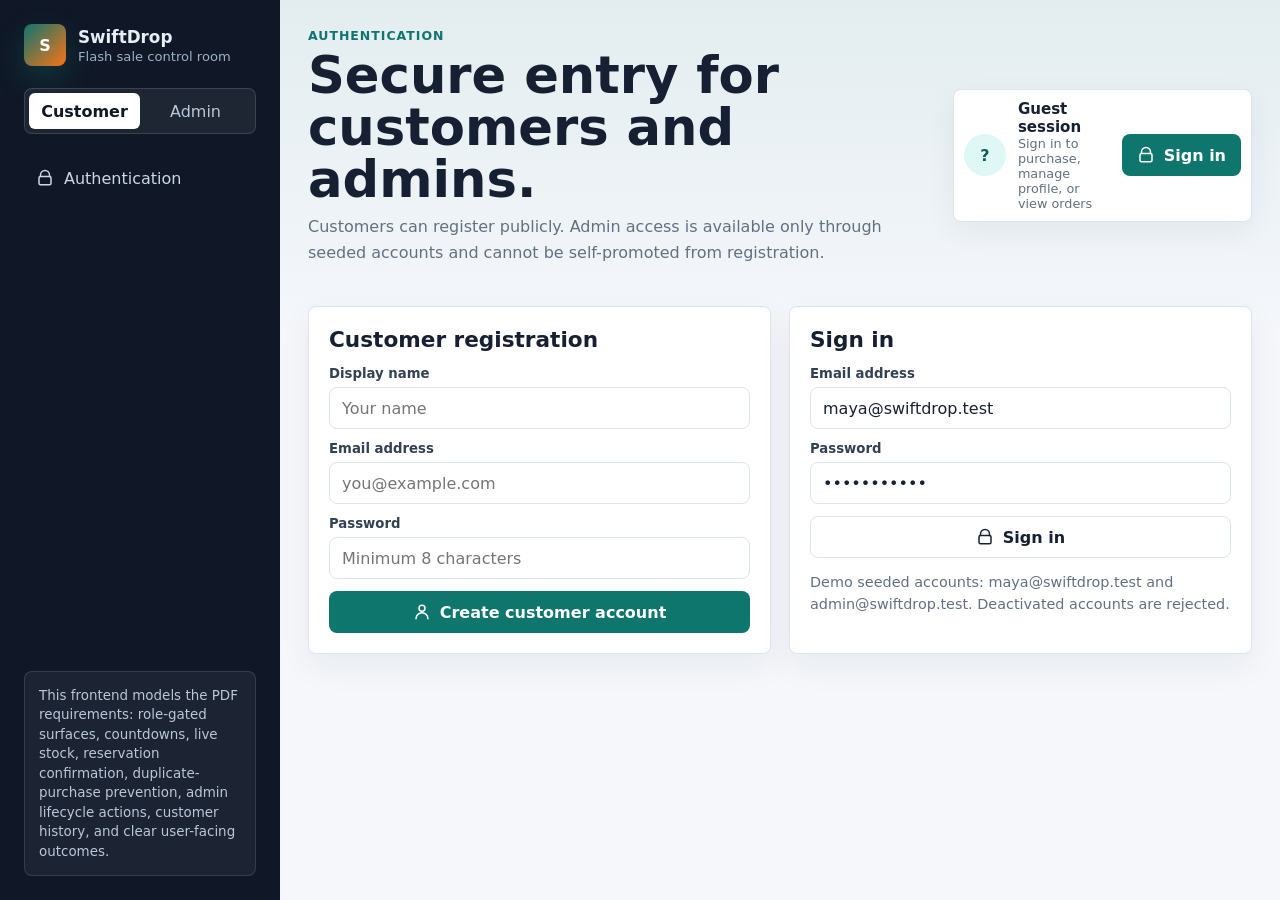
==== frontend/index.html @ 027c2853 "Add files via upload" ====
<!doctype html>
<html lang="en">
<head>
  <meta charset="utf-8">
  <meta name="viewport" content="width=device-width, initial-scale=1">
  <title>SwiftDrop Flash Sale Platform</title>
  <link rel="stylesheet" href="style.css">
</head>
<body>
  <div class="shell">
    <aside class="sidebar">
      <div class="brand">
        <div class="brand-mark" aria-hidden="true">S</div>
        <div>
          <strong>SwiftDrop</strong>
          <span>Flash sale control room</span>
        </div>
      </div>

      <div class="role-switch" aria-label="Role switcher">
        <button type="button" data-role="customer" class="active">Customer</button>
        <button type="button" data-role="admin">Admin</button>
      </div>

      <button class="btn secondary mobile-menu" type="button" id="menuToggle">
        <svg class="icon" viewBox="0 0 24 24"><path d="M4 7h16M4 12h16M4 17h16"></path></svg>
        Menu
      </button>

      <nav class="nav" id="nav"></nav>

      <div class="sidebar-note">
        This frontend models the PDF requirements: role-gated surfaces, countdowns, live stock, reservation confirmation, duplicate-purchase prevention, admin lifecycle actions, customer history, and clear user-facing outcomes.
      </div>
    </aside>

    <main class="main">
      <header class="topbar">
        <div>
          <p class="eyebrow" id="sectionEyebrow">Marketplace</p>
          <h1 id="pageTitle">Win the drop before it sells out.</h1>
          <p class="lead" id="pageLead">Browse scheduled flash sale events, watch live stock shift in real time, and reserve scarce imported items through a confirmation-first purchase flow.</p>
        </div>
        <div class="auth-strip" id="sessionCard"></div>
      </header>

      <section id="app"></section>
    </main>
  </div>

  <div class="modal" id="modal" role="dialog" aria-modal="true"></div>
  <div class="toast-stack" id="toasts" aria-live="polite" aria-atomic="true"></div>

  <script>
    const icons = {
      grid: '<svg class="icon" viewBox="0 0 24 24"><path d="M3 3h7v7H3zM14 3h7v7h-7zM14 14h7v7h-7zM3 14h7v7H3z"></path></svg>',
      cart: '<svg class="icon" viewBox="0 0 24 24"><path d="M6 6h15l-2 8H8L6 3H3"></path><path d="M9 20a1 1 0 1 0 0-2 1 1 0 0 0 0 2zM18 20a1 1 0 1 0 0-2 1 1 0 0 0 0 2z"></path></svg>',
      user: '<svg class="icon" viewBox="0 0 24 24"><path d="M20 21a8 8 0 0 0-16 0"></path><path d="M12 11a4 4 0 1 0 0-8 4 4 0 0 0 0 8z"></path></svg>',
      chart: '<svg class="icon" viewBox="0 0 24 24"><path d="M3 3v18h18"></path><path d="M7 15l4-4 3 3 5-7"></path></svg>',
      users: '<svg class="icon" viewBox="0 0 24 24"><path d="M16 21v-2a4 4 0 0 0-4-4H6a4 4 0 0 0-4 4v2"></path><path d="M9 11a4 4 0 1 0 0-8 4 4 0 0 0 0 8z"></path><path d="M22 21v-2a4 4 0 0 0-3-3.87M16 3.13a4 4 0 0 1 0 7.75"></path></svg>',
      lock: '<svg class="icon" viewBox="0 0 24 24"><path d="M6 10V8a6 6 0 0 1 12 0v2"></path><rect x="4" y="10" width="16" height="11" rx="2"></rect></svg>',
      zap: '<svg class="icon" viewBox="0 0 24 24"><path d="M13 2L3 14h8l-1 8 11-14h-8l0-6z"></path></svg>',
      plus: '<svg class="icon" viewBox="0 0 24 24"><path d="M12 5v14M5 12h14"></path></svg>',
      logout: '<svg class="icon" viewBox="0 0 24 24"><path d="M9 21H5a2 2 0 0 1-2-2V5a2 2 0 0 1 2-2h4"></path><path d="M16 17l5-5-5-5M21 12H9"></path></svg>',
      check: '<svg class="icon" viewBox="0 0 24 24"><path d="M20 6L9 17l-5-5"></path></svg>'
    };

    const API_BASE_URL = 'http://localhost:8000/api/v1';
    let authToken = localStorage.getItem('swiftdrop_token');

    const state = {
      role: 'customer',
      view: 'marketplace',
      user: null,
      events: [],
      orders: [],
      pendingReservation: null,
      busyItem: null
    };

    const customerNav = [
      { id: 'marketplace', label: 'Marketplace', icon: icons.grid },
      { id: 'orders', label: 'Order history', icon: icons.cart },
      { id: 'profile', label: 'Profile', icon: icons.user }
    ];

    const adminNav = [
      { id: 'adminDashboard', label: 'Dashboard', icon: icons.chart },
      { id: 'adminEvents', label: 'Event management', icon: icons.zap },
      { id: 'adminUsers', label: 'Customers', icon: icons.users }
    ];

    const app = document.querySelector('#app');
    const nav = document.querySelector('#nav');
    const modal = document.querySelector('#modal');

    function currency(value) {
      return new Intl.NumberFormat('en-US', { style: 'currency', currency: 'USD' }).format(value);
    }

    function formatDate(value) {
      return new Intl.DateTimeFormat('en', { dateStyle: 'medium', timeStyle: 'short' }).format(new Date(value));
    }

    function getEventStatus(event) {
      if (event.forced === 'closed') return 'closed';
      if (event.items.every(item => item.stock <= 0)) return 'closed';
      if (event.forced === 'live') return 'live';
      return Date.now() >= event.goLive ? 'live' : 'locked';
    }

    function statusLabel(status) {
      return status === 'live' ? 'Live' : status === 'locked' ? 'Locked' : 'Sold out';
    }

    function itemSold(event, item) {
      return item.initial_stock - item.current_stock;
    }

    function eventRevenue(event) {
      return event.items.reduce((sum, item) => sum + (itemSold(event, item) * item.unit_price), 0);
    }

    function eventUnitsSold(event) {
      return event.items.reduce((sum, item) => sum + itemSold(event, item), 0);
    }

    function countdownParts(target) {
      const ms = Math.max(0, target - Date.now());
      const days = Math.floor(ms / 86400000);
      const hours = Math.floor(ms / 3600000) % 24;
      const minutes = Math.floor(ms / 60000) % 60;
      const seconds = Math.floor(ms / 1000) % 60;
      return { days, hours, minutes, seconds };
    }

    function renderCountdown(target) {
      const parts = countdownParts(target);
      return `
        <div class="countdown" aria-label="Countdown to go live">
          ${Object.entries(parts).map(([key, value]) => `
            <div class="timebox">
              <strong>${String(value).padStart(2, '0')}</strong>
              <span>${key}</span>
            </div>
          `).join('')}
        </div>
      `;
    }

    function showToast(title, message) {
      const toast = document.createElement('div');
      toast.className = 'toast';
      toast.innerHTML = `<strong>${title}</strong><span>${message}</span>`;
      document.querySelector('#toasts').appendChild(toast);
      setTimeout(() => toast.remove(), 4200);
    }

    function setHeader(eyebrow, title, lead) {
      document.querySelector('#sectionEyebrow').textContent = eyebrow;
      document.querySelector('#pageTitle').textContent = title;
      document.querySelector('#pageLead').textContent = lead;
    }

    function renderSession() {
      if (!state.user) {
        document.querySelector('#sessionCard').innerHTML = `
          <div class="avatar">?</div>
          <div style="min-width:0; flex:1">
            <strong>Guest session</strong>
            <span>Sign in to purchase, manage profile, or view orders</span>
          </div>
          <button class="btn" type="button" onclick="go('auth')">${icons.lock}Sign in</button>
        `;
        return;
      }
      document.querySelector('#sessionCard').innerHTML = `
        <div class="avatar">${state.user.name.split(' ').map(part => part[0]).slice(0, 2).join('')}</div>
        <div style="min-width:0; flex:1">
          <strong>${state.user.name}</strong>
          <span>${state.user.email} Â· ${state.user.role}</span>
        </div>
        <button class="btn secondary" type="button" onclick="logout()">${icons.logout}Logout</button>
      `;
    }

    function renderNav() {
      if (!state.user) {
        nav.innerHTML = `
          <button type="button" class="${state.view === 'auth' ? 'active' : ''}" onclick="go('auth')">
            ${icons.lock}
            Authentication
          </button>
        `;
        return;
      }
      const items = state.role === 'admin' ? adminNav : customerNav;
      nav.innerHTML = items.map(item => `
        <button type="button" class="${state.view === item.id ? 'active' : ''}" onclick="go('${item.id}')">
          ${item.icon}
          ${item.label}
        </button>
      `).join('');
    }

    function renderHero() {
      const liveEvent = state.events.find(event => getEventStatus(event) === 'live') || state.events[0];
      if (!liveEvent) return '<section class="hero"><div class="hero-copy"><h1>SwiftDrop</h1><p class="lead">Loading marketplace...</p></div></section>';
      return `
        <section class="hero">
          <div class="hero-copy">
            <p class="eyebrow">High demand marketplace</p>
            <h1>Win the drop before it sells out.</h1>
            <p class="lead">SwiftDrop releases scarce imported products through scheduled events. This interface mirrors the required customer flow: locked previews, countdowns, live stock, one-click reservation, confirmation, and plain-language purchase outcomes.</p>
            <div class="actions">
              <button class="btn" type="button" onclick="document.querySelector('#eventsGrid').scrollIntoView()">${icons.zap}Browse events</button>
              <button class="btn secondary" type="button" onclick="go('orders')">${icons.cart}View orders</button>
            </div>
          </div>
          <div class="hero-visual" role="img" aria-label="Online flash sale warehouse and product dispatch">
            <div class="live-board">
              ${liveEvent.items.slice(0, 3).map(item => `
                <div class="live-row">
                  <div>
                    <strong>${item.name}</strong>
                    <div class="progress" style="--value:${Math.max(4, item.current_stock / item.initial_stock * 100)}%"><span></span></div>
                  </div>
                  <span>${item.current_stock} left</span>
                </div>
              `).join('')}
            </div>
          </div>
        </section>
      `;
    }

    function renderAuth() {
      setHeader('Authentication', 'Secure entry for customers and admins.', 'Customers can register publicly. Admin access is available only through seeded accounts and cannot be self-promoted from registration.');
      app.innerHTML = `
        <div class="grid two">
          <div class="panel">
            <h2>Customer registration</h2>
            <form class="form" onsubmit="registerCustomer(event)">
              <div class="field"><label for="registerName">Display name</label><input id="registerName" required placeholder="Your name"></div>
              <div class="field"><label for="registerEmail">Email address</label><input id="registerEmail" type="email" required placeholder="you@example.com"></div>
              <div class="field"><label for="registerPassword">Password</label><input id="registerPassword" type="password" minlength="8" required placeholder="Minimum 8 characters"></div>
              <button class="btn" type="submit">${icons.user}Create customer account</button>
            </form>
          </div>
          <div class="panel">
            <h2>Sign in</h2>
            <form class="form" onsubmit="login(event)">
              <div class="field"><label for="loginEmail">Email address</label><input id="loginEmail" type="email" required value="${state.role === 'admin' ? 'admin@swiftdrop.test' : 'maya@swiftdrop.test'}"></div>
              <div class="field"><label for="loginPassword">Password</label><input id="loginPassword" type="password" required value="password123"></div>
              <button class="btn secondary" type="submit">${icons.lock}Sign in</button>
            </form>
            <p class="muted" style="margin:14px 0 0">Demo seeded accounts: maya@swiftdrop.test and admin@swiftdrop.test. Deactivated accounts are rejected.</p>
          </div>
        </div>
      `;
    }

    function renderEventCard(event) {
      const status = getEventStatus(event);
      return `
        <article class="event-card">
          <div class="event-cover" style="background-image:url('${event.cover}')">
            <span class="status ${status}">${statusLabel(status)}</span>
          </div>
          <div class="event-body">
            <div>
              <h3>${event.name}</h3>
              <p class="event-meta">Go-live: ${formatDate(event.goLive)}</p>
            </div>
            ${status === 'locked' ? renderCountdown(event.goLive) : ''}
            <div class="grid">
              ${event.items.map(item => renderItemRow(event, item, status)).join('')}
            </div>
          </div>
        </article>
      `;
    }

    function renderItemRow(event, item, status) {
      const purchased = state.orders.some(order => order.itemId === item.id);
      const soldOut = item.current_stock <= 0;
      const disabled = status !== 'live' || soldOut || purchased || state.busyItem === item.id;
      let label = 'Buy now';
      if (status === 'locked') label = 'Locked';
      if (soldOut) label = 'Sold out';
      if (purchased) label = 'Purchased';
      if (state.busyItem === item.id) label = 'Reserving';
      return `
        <div class="item-row">
          <div>
            <strong>${item.name}</strong>
            <div class="stock">${status === 'live' ? `${item.current_stock} available in real time` : `${currency(item.unit_price)} Â· ${item.initial_stock} units listed`}</div>
          </div>
          <div class="actions" style="justify-content:flex-end">
            <span class="price">${currency(item.unit_price)}</span>
            <button class="btn ${soldOut ? 'secondary' : ''}" type="button" ${disabled ? 'disabled' : ''} onclick="reserveItem('${event.id}', '${item.id}')">${icons.cart}${label}</button>
          </div>
        </div>
      `;
    }

    function renderMarketplace() {
      setHeader('Marketplace', 'Win the drop before it sells out.', 'Browse events, track live stock, and complete purchases through a reservation-first confirmation flow.');
      app.innerHTML = `
        ${renderHero()}
        <div class="grid three" id="eventsGrid">
          ${state.events.map(renderEventCard).join('')}
        </div>
      `;
    }

    function renderOrders() {
      setHeader('Order history', 'Every confirmed purchase in one place.', 'Customers can view event name, item, quantity, price paid, date, and status.');
      app.innerHTML = state.orders.length ? `
        <div class="table-wrap">
          <table>
            <thead><tr><th>Order ID</th><th>Event</th><th>Item</th><th>Qty</th><th>Paid</th><th>Date</th><th>Status</th></tr></thead>
            <tbody>
              ${state.orders.map(order => `
                <tr>
                  <td>${order.id}</td>
                  <td>${order.event_name}</td>
                  <td>${order.item_name}</td>
                  <td>${order.quantity}</td>
                  <td>${currency(order.price_paid)}</td>
                  <td>${formatDate(order.created_at)}</td>
                  <td><span class="status">${order.status}</span></td>
                </tr>
              `).join('')}
            </tbody>
          </table>
        </div>
      ` : `<div class="empty"><div><h2>No purchases yet</h2><p>Live event purchases will appear here immediately after confirmation.</p></div></div>`;
    }

    function renderProfile() {
      setHeader('Profile', 'Manage your account.', 'Customer profile actions require an authenticated session and update only the current user.');
      app.innerHTML = `
        <div class="grid two">
          <div class="panel">
            <h2>Profile details</h2>
            <form class="form" onsubmit="updateProfile(event)">
              <div class="field"><label for="displayName">Display name</label><input id="displayName" value="${state.user.name}" required></div>
              <div class="field"><label>Email</label><input value="${state.user.email}" disabled></div>
              <button class="btn" type="submit">${icons.check}Save profile</button>
            </form>
          </div>
          <div class="panel">
            <h2>Change password</h2>
            <form class="form" onsubmit="changePassword(event)">
              <div class="field"><label for="currentPassword">Current password</label><input id="currentPassword" type="password" required></div>
              <div class="field"><label for="newPassword">New password</label><input id="newPassword" type="password" minlength="8" required></div>
              <button class="btn secondary" type="submit">${icons.lock}Update password</button>
            </form>
          </div>
        </div>
      `;
    }

    function renderAdminDashboard() {
      setHeader('Admin dashboard', 'Operational visibility for every drop.', 'Admins monitor event state, units sold, revenue, and customer account status.');
      const totalRevenue = state.events.reduce((sum, event) => sum + eventRevenue(event), 0);
      const liveCount = state.events.filter(event => getEventStatus(event) === 'live').length;
      const sold = state.events.reduce((sum, event) => sum + eventUnitsSold(event), 0);
      app.innerHTML = `
        <div class="grid four" style="margin-bottom:18px">
          <div class="metric"><span>Live events</span><strong>${liveCount}</strong></div>
          <div class="metric"><span>Units sold</span><strong>${sold}</strong></div>
          <div class="metric"><span>Revenue</span><strong>${currency(totalRevenue)}</strong></div>
          <div class="metric"><span>Active customers</span><strong>${users.filter(user => user.role === 'customer' && user.active).length}</strong></div>
        </div>
        ${renderAdminEventTable()}
      `;
    }

    function renderAdminEventTable() {
      return `
        <div class="table-wrap">
          <table>
            <thead><tr><th>Event</th><th>Status</th><th>Go live</th><th>Units sold</th><th>Revenue</th><th>Controls</th></tr></thead>
            <tbody>
              ${state.events.map(event => {
                const status = getEventStatus(event);
                return `
                  <tr>
                    <td><strong>${event.name}</strong><br><span class="muted">${event.items.length} items</span></td>
                    <td><span class="status ${status}">${statusLabel(status)}</span></td>
                    <td>${formatDate(event.goLive)}</td>
                    <td>${eventUnitsSold(event)}</td>
                    <td>${currency(eventRevenue(event))}</td>
                    <td class="actions">
                      <button class="btn secondary" type="button" onclick="openEventEditor('${event.id}')" ${status !== 'locked' ? 'disabled' : ''}>Edit</button>
                      <button class="btn" type="button" onclick="forceOpen('${event.id}')" ${status !== 'locked' ? 'disabled' : ''}>Open</button>
                      <button class="btn warning" type="button" onclick="forceClose('${event.id}')" ${status !== 'live' ? 'disabled' : ''}>Close</button>
                    </td>
                  </tr>
                `;
              }).join('')}
            </tbody>
          </table>
        </div>
      `;
    }

    function renderAdminEvents() {
      setHeader('Event management', 'Create and control sale events.', 'Locked events can be edited. Live events can be force-closed. Stock quantities are constrained to the documented 100 to 500 range.');
      app.innerHTML = `
        <div class="grid two">
          <div class="panel">
            <h2>Create event</h2>
            <form class="form" onsubmit="createEvent(event)">
              <div class="field"><label for="eventName">Event name</label><input id="eventName" required placeholder="Weekend Import Drop"></div>
              <div class="field"><label for="eventCover">Cover photo URL</label><input id="eventCover" required value="https://images.unsplash.com/photo-1505740420928-5e560c06d30e?auto=format&fit=crop&w=1200&q=80"></div>
              <div class="field"><label for="eventTime">Go-live date and time</label><input id="eventTime" type="datetime-local" required></div>
              <div class="grid two">
                <div class="field"><label for="itemName">Item name</label><input id="itemName" required placeholder="Imported Smart Watch"></div>
                <div class="field"><label for="itemPrice">Unit price</label><input id="itemPrice" type="number" min="1" step="1" required placeholder="79"></div>
              </div>
              <div class="field"><label for="itemStock">Stock quantity</label><input id="itemStock" type="number" min="100" max="500" required placeholder="200"></div>
              <button class="btn" type="submit">${icons.plus}Create locked event</button>
            </form>
          </div>
          <div>
            ${renderAdminEventTable()}
          </div>
        </div>
      `;
      const input = document.querySelector('#eventTime');
      input.value = new Date(Date.now() + 1000 * 60 * 30).toISOString().slice(0, 16);
    }

    function renderAdminUsers() {
      setHeader('Customer accounts', 'Role-gated user management.', 'Admins can view customer status and deactivate accounts. Public admin registration is intentionally absent from this frontend.');
      app.innerHTML = `
        <div class="table-wrap">
          <table>
            <thead><tr><th>Customer</th><th>Email</th><th>Status</th><th>Orders</th><th>Action</th></tr></thead>
            <tbody>
              ${users.filter(user => user.role === 'customer').map(user => `
                <tr>
                  <td><strong>${user.name}</strong></td>
                  <td>${user.email}</td>
                  <td><span class="status ${user.active ? '' : 'closed'}">${user.active ? 'Active' : 'Deactivated'}</span></td>
                  <td>${state.orders.filter(order => order.userId === user.id).length}</td>
                  <td><button class="btn secondary" type="button" onclick="toggleCustomer('${user.id}')">${user.active ? 'Deactivate' : 'Reactivate'}</button></td>
                </tr>
              `).join('')}
            </tbody>
          </table>
        </div>
      `;
    }

    function render() {
      renderSession();
      renderNav();
      document.querySelectorAll('[data-role]').forEach(button => {
        button.classList.toggle('active', button.dataset.role === state.role);
      });
      if (!state.user || state.view === 'auth') {
        renderAuth();
        return;
      }
      if (state.view === 'marketplace') renderMarketplace();
      if (state.view === 'orders') renderOrders();
      if (state.view === 'profile') renderProfile();
      if (state.view === 'adminDashboard') renderAdminDashboard();
      if (state.view === 'adminEvents') renderAdminEvents();
      if (state.view === 'adminUsers') renderAdminUsers();
    }

    function go(view) {
      state.view = view;
      render();
    }

    async function login(event) {
      event.preventDefault();
      const email = document.querySelector('#loginEmail').value.trim();
      const password = document.querySelector('#loginPassword').value;
      
      const response = await fetch(`${API_BASE_URL}/auth/login`, {
        method: 'POST',
        headers: { 'Content-Type': 'application/json' },
        body: JSON.stringify({ email, password })
      });

      if (!response.ok) return showToast('Login failed', 'Invalid email or password.');
      
      const data = await response.json();
      authToken = data.access_token;
      localStorage.setItem('swiftdrop_token', authToken);
      
      await fetchUserMe();
      showToast('Login successful', 'Session token stored.');
      render();
    }

    async function fetchUserMe() {
      const response = await fetch(`${API_BASE_URL}/auth/me`, {
        headers: { 'Authorization': `Bearer ${authToken}` }
      });
      if (response.ok) {
        state.user = await response.json();
        state.role = state.user.role;
        state.view = state.role === 'admin' ? 'adminDashboard' : 'marketplace';
        if (state.role === 'customer') await fetchEvents();
      }
    }

    async function fetchEvents() {
      const response = await fetch(`${API_BASE_URL}/events`, {
        headers: { 'Authorization': `Bearer ${authToken}` }
      });
      if (response.ok) {
        state.events = await response.json();
        // Convert ISO dates to timestamps for the countdown logic
        state.events.forEach(e => e.goLive = new Date(e.go_live_time).getTime());
        render();
      }
    }

    async function reserveItem(eventId, itemId) {
      if (!state.user) {
        state.view = 'auth';
        render();
        return showToast('Login required', 'Please sign in before attempting a purchase.');
      }
      
      state.busyItem = itemId;
      render();

      const response = await fetch(`${API_BASE_URL}/purchases`, {
        method: 'POST',
        headers: { 
          'Content-Type': 'application/json',
          'Authorization': `Bearer ${authToken}`
        },
        body: JSON.stringify({ event_id: parseInt(eventId), item_id: parseInt(itemId) })
      });

      state.busyItem = null;
      const data = await response.json();

      if (!response.ok) {
        render();
        return showToast('Purchase failed', data.detail || 'Request could not be processed.');
      }

      // Successful reservation
      const event = state.events.find(e => e.id == eventId);
      const item = event.items.find(i => i.id == itemId);
      
      // In this prototype, we'll open a mock confirmation modal
      openPaymentModal(event, item);
      render();
    }

    function logout() {
      state.user = null;
      authToken = null;
      localStorage.removeItem('swiftdrop_token');
      state.role = 'customer';
      state.view = 'auth';
      showToast('Session ended', 'Logged out successfully.');
      render();
    }

    function openPaymentModal(event, item) {
      modal.classList.add('open');
      modal.innerHTML = `
        <div class="modal-panel">
          <p class="eyebrow">Reserved stock</p>
          <h2>Confirm payment</h2>
          <p class="lead">One unit of <strong>${item.name}</strong> is reserved for this session. Confirm to create the order or cancel to release the stock immediately.</p>
          <div class="panel" style="box-shadow:none; margin-bottom:16px">
            <div class="item-row">
              <div>
                <strong>${event.name}</strong>
                <div class="stock">${item.name} Â· Reservation ${state.pendingReservation.token}</div>
              </div>
              <span class="price">${currency(item.price)}</span>
            </div>
          </div>
          <div class="actions">
            <button class="btn" type="button" onclick="confirmReservation()">${icons.check}Confirm order</button>
            <button class="btn secondary" type="button" onclick="cancelReservation()">Cancel and release</button>
          </div>
        </div>
      `;
    }

    function closeModal() {
      modal.classList.remove('open');
      modal.innerHTML = '';
    }

    async function registerCustomer(event) {
      event.preventDefault();
      const email = document.querySelector('#registerEmail').value.trim().toLowerCase();
      const name = document.querySelector('#registerName').value.trim();
      const password = document.querySelector('#registerPassword').value;

      const response = await fetch(`${API_BASE_URL}/auth/register`, {
        method: 'POST',
        headers: { 'Content-Type': 'application/json' },
        body: JSON.stringify({ email, display_name: name, password })
      });

      if (!response.ok) {
        const data = await response.json();
        return showToast('Registration failed', data.detail || 'Email already exists.');
      }
      
      showToast('Account created', 'You can now sign in.');
      document.querySelector('#loginEmail').value = email;
      document.querySelector('#loginPassword').value = password;
    }

    async function fetchOrders() {
      const response = await fetch(`${API_BASE_URL}/profile/orders`, {
        headers: { 'Authorization': `Bearer ${authToken}` }
      });
      if (response.ok) {
        state.orders = await response.json();
        render();
      }
    }

    function connectToStockUpdates(eventId) {
      const socket = new WebSocket(`ws://localhost:8000/ws/events/${eventId}`);
      socket.onmessage = (msg) => {
        const data = JSON.parse(msg.data);
        if (data.type === 'STOCK_UPDATE') {
          const event = state.events.find(e => e.id == eventId);
          if (event) {
            const item = event.items.find(i => i.id == data.item_id);
            if (item) {
              item.current_stock = data.new_stock;
              render();
            }
          }
        }
      };
    }

    function confirmReservation() {
      const reservation = state.pendingReservation;
      if (!reservation) return;
      // In this version, the order is already in background processing
      // We just refresh orders and clear modal
      fetchOrders();
      state.pendingReservation = null;
      closeModal();
      showToast('Purchase confirmed', `The order is being recorded in your history.`);
      render();
    }

    function cancelReservation() {
      const reservation = state.pendingReservation;
      if (!reservation) return;
      const event = state.events.find(candidate => candidate.id === reservation.eventId);
      const item = event.items.find(candidate => candidate.id === reservation.itemId);
      item.reserved -= 1;
      item.stock += 1;
      state.pendingReservation = null;
      closeModal();
      showToast('Reservation released', 'The reserved unit returned to live stock.');
      render();
    }

    function updateProfile(event) {
      event.preventDefault();
      state.user.name = document.querySelector('#displayName').value.trim();
      showToast('Profile updated', 'Your display name has been saved for this session.');
      render();
    }

    function changePassword(event) {
      event.preventDefault();
      event.target.reset();
      showToast('Password updated', 'The backend would verify the current password and store a new hash.');
    }

    function createEvent(event) {
      event.preventDefault();
      const stock = Number(document.querySelector('#itemStock').value);
      if (stock < 100 || stock > 500) return showToast('Invalid stock', 'Item stock must be between 100 and 500 units.');
      const itemName = document.querySelector('#itemName').value.trim();
      state.events.unshift({
        id: `evt-${Date.now()}`,
        name: document.querySelector('#eventName').value.trim(),
        cover: document.querySelector('#eventCover').value.trim(),
        goLive: new Date(document.querySelector('#eventTime').value).getTime(),
        forced: null,
        items: [{
          id: `itm-${Date.now()}`,
          name: itemName,
          price: Number(document.querySelector('#itemPrice').value),
          initialStock: stock,
          stock,
          reserved: 0
        }]
      });
      event.target.reset();
      showToast('Event created', 'The new event is locked until its scheduled go-live time.');
      render();
    }

    function openEventEditor(eventId) {
      const event = state.events.find(candidate => candidate.id === eventId);
      if (getEventStatus(event) !== 'locked') return;
      const item = event.items[0];
      modal.classList.add('open');
      modal.innerHTML = `
        <div class="modal-panel">
          <h2>Edit locked event</h2>
          <form class="form" onsubmit="saveEventEdit(event, '${event.id}', '${item.id}')">
            <div class="field"><label for="editEventName">Event name</label><input id="editEventName" value="${event.name}" required></div>
            <div class="field"><label for="editEventTime">Go-live date and time</label><input id="editEventTime" type="datetime-local" value="${new Date(event.goLive).toISOString().slice(0,16)}" required></div>
            <div class="field"><label for="editItemName">Primary item name</label><input id="editItemName" value="${item.name}" required></div>
            <div class="grid two">
              <div class="field"><label for="editItemPrice">Price</label><input id="editItemPrice" type="number" value="${item.price}" min="1" required></div>
              <div class="field"><label for="editItemStock">Stock</label><input id="editItemStock" type="number" min="100" max="500" value="${item.initialStock}" required></div>
            </div>
            <div class="actions">
              <button class="btn" type="submit">${icons.check}Save changes</button>
              <button class="btn secondary" type="button" onclick="closeModal()">Cancel</button>
            </div>
          </form>
        </div>
      `;
    }

    function saveEventEdit(submitEvent, eventId, itemId) {
      submitEvent.preventDefault();
      const event = state.events.find(candidate => candidate.id === eventId);
      const item = event.items.find(candidate => candidate.id === itemId);
      const stock = Number(document.querySelector('#editItemStock').value);
      if (stock < 100 || stock > 500) return showToast('Invalid stock', 'Item stock must stay between 100 and 500 units.');
      event.name = document.querySelector('#editEventName').value.trim();
      event.goLive = new Date(document.querySelector('#editEventTime').value).getTime();
      item.name = document.querySelector('#editItemName').value.trim();
      item.price = Number(document.querySelector('#editItemPrice').value);
      item.initialStock = stock;
      item.stock = stock;
      closeModal();
      showToast('Locked event updated', 'Changes are saved because the event has not gone live yet.');
      render();
    }

    function forceOpen(eventId) {
      const event = state.events.find(candidate => candidate.id === eventId);
      event.forced = 'live';
      showToast('Event opened', `${event.name} is now accepting purchases.`);
      render();
    }

    function forceClose(eventId) {
      const event = state.events.find(candidate => candidate.id === eventId);
      event.forced = 'closed';
      showToast('Event closed', `${event.name} no longer accepts purchases.`);
      render();
    }

    function toggleCustomer(userId) {
      const user = users.find(candidate => candidate.id === userId);
      user.active = !user.active;
      showToast(user.active ? 'Customer reactivated' : 'Customer deactivated', `${user.name} account status was updated.`);
      render();
    }

    document.querySelectorAll('[data-role]').forEach(button => {
      button.addEventListener('click', () => {
        state.role = button.dataset.role;
        state.user = state.role === 'admin' ? users.find(user => user.role === 'admin') : users[0];
        state.view = state.role === 'admin' ? 'adminDashboard' : 'marketplace';
        render();
      });
    });

    document.querySelector('#menuToggle').addEventListener('click', () => {
      nav.classList.toggle('open');
    });

    modal.addEventListener('click', event => {
      if (event.target === modal && state.pendingReservation) cancelReservation();
      if (event.target === modal) closeModal();
    });

    // Remove fake random stock intervals and replace with real initialization
    window.addEventListener('DOMContentLoaded', async () => {
      if (authToken) {
        await fetchUserMe();
      }
      render();
    });

    // Refresh events and check sockets every few seconds if in marketplace
    setInterval(() => {
      if (state.view === 'marketplace' && authToken) {
        state.events.forEach(e => {
          if (getEventStatus(e) === 'live') connectToStockUpdates(e.id);
        });
      }
    }, 5000);

    render();
  </script>
</body>
</html>
---- frontend/style.css ----
﻿:root {
      color-scheme: light;
      --bg: #f5f7fb;
      --surface: #ffffff;
      --surface-soft: #eef3f8;
      --surface-strong: #172033;
      --line: #dde4ee;
      --text: #172033;
      --muted: #637083;
      --brand: #0f766e;
      --brand-dark: #115e59;
      --accent: #e85d3f;
      --accent-soft: #fff0ec;
      --ok: #15803d;
      --warn: #b7791f;
      --danger: #c2410c;
      --shadow: 0 20px 50px rgba(23, 32, 51, .1);
      --radius: 8px;
      --font: Inter, ui-sans-serif, system-ui, -apple-system, BlinkMacSystemFont, "Segoe UI", sans-serif;
    }

    * { box-sizing: border-box; }
    html { scroll-behavior: smooth; }
    body {
      margin: 0;
      min-height: 100vh;
      font-family: var(--font);
      color: var(--text);
      background:
        linear-gradient(180deg, rgba(15, 118, 110, .08), rgba(245, 247, 251, 0) 340px),
        var(--bg);
    }

    button, input, select { font: inherit; }
    button { cursor: pointer; }
    button:disabled { cursor: not-allowed; opacity: .55; }
    a { color: inherit; text-decoration: none; }

    .shell {
      display: grid;
      grid-template-columns: 280px minmax(0, 1fr);
      min-height: 100vh;
    }

    .sidebar {
      position: sticky;
      top: 0;
      height: 100vh;
      padding: 24px;
      background: #101827;
      color: #e8eef6;
      display: flex;
      flex-direction: column;
      gap: 22px;
    }

    .brand {
      display: flex;
      align-items: center;
      gap: 12px;
      min-width: 0;
    }

    .brand-mark {
      width: 42px;
      height: 42px;
      border-radius: 8px;
      display: grid;
      place-items: center;
      background: linear-gradient(135deg, #0f766e, #f97316);
      color: white;
      font-weight: 900;
      box-shadow: 0 12px 28px rgba(15, 118, 110, .32);
    }

    .brand strong { display: block; font-size: 1.05rem; }
    .brand span { display: block; color: #9fb0c5; font-size: .82rem; margin-top: 2px; }

    .nav {
      display: grid;
      gap: 8px;
    }

    .nav button,
    .role-switch button,
    .icon-button {
      border: 0;
      background: transparent;
      color: inherit;
    }

    .nav button {
      width: 100%;
      min-height: 44px;
      display: flex;
      align-items: center;
      gap: 10px;
      padding: 10px 12px;
      border-radius: 8px;
      color: #cbd7e6;
      text-align: left;
    }

    .nav button:hover,
    .nav button.active {
      background: rgba(255,255,255,.09);
      color: white;
    }

    .role-switch {
      padding: 4px;
      display: grid;
      grid-template-columns: 1fr 1fr;
      border: 1px solid rgba(255,255,255,.14);
      border-radius: 8px;
      background: rgba(255,255,255,.06);
    }

    .role-switch button {
      min-height: 36px;
      border-radius: 6px;
      color: #b9c7d8;
    }

    .role-switch button.active {
      background: white;
      color: #101827;
      font-weight: 800;
    }

    .sidebar-note {
      margin-top: auto;
      padding: 14px;
      border: 1px solid rgba(255,255,255,.12);
      border-radius: 8px;
      color: #b9c7d8;
      font-size: .84rem;
      line-height: 1.45;
      background: rgba(255,255,255,.05);
    }

    .main {
      min-width: 0;
      padding: 28px;
    }

    .topbar {
      display: flex;
      align-items: center;
      justify-content: space-between;
      gap: 18px;
      margin-bottom: 24px;
    }

    .eyebrow {
      margin: 0 0 6px;
      font-size: .78rem;
      font-weight: 900;
      color: var(--brand);
      text-transform: uppercase;
      letter-spacing: .08em;
    }

    h1, h2, h3, p { margin-top: 0; }
    h1 {
      margin-bottom: 8px;
      font-size: clamp(2rem, 4vw, 3.55rem);
      line-height: 1.02;
      letter-spacing: 0;
    }

    h2 { margin-bottom: 14px; font-size: 1.35rem; }
    h3 { margin-bottom: 8px; font-size: 1rem; }
    .lead { max-width: 760px; color: var(--muted); line-height: 1.65; }

    .auth-strip {
      display: flex;
      align-items: center;
      gap: 12px;
      padding: 10px;
      border-radius: 8px;
      background: var(--surface);
      border: 1px solid var(--line);
      box-shadow: 0 10px 30px rgba(23, 32, 51, .06);
    }

    .avatar {
      width: 42px;
      height: 42px;
      border-radius: 50%;
      display: grid;
      place-items: center;
      background: #dff8f5;
      color: var(--brand-dark);
      font-weight: 900;
      flex: 0 0 auto;
    }

    .auth-strip strong { display: block; font-size: .94rem; }
    .auth-strip span { display: block; color: var(--muted); font-size: .8rem; }

    .grid {
      display: grid;
      gap: 18px;
    }

    .grid.two { grid-template-columns: repeat(2, minmax(0, 1fr)); }
    .grid.three { grid-template-columns: repeat(3, minmax(0, 1fr)); }
    .grid.four { grid-template-columns: repeat(4, minmax(0, 1fr)); }

    .panel,
    .event-card,
    .item-row,
    .metric,
    .table-wrap,
    .modal-panel {
      background: var(--surface);
      border: 1px solid var(--line);
      border-radius: var(--radius);
      box-shadow: 0 12px 34px rgba(23, 32, 51, .06);
    }

    .panel { padding: 20px; }
    .metric { padding: 18px; min-height: 118px; }
    .metric span { color: var(--muted); font-size: .84rem; }
    .metric strong { display: block; margin-top: 8px; font-size: 1.85rem; }

    .hero {
      display: grid;
      grid-template-columns: minmax(0, 1.05fr) minmax(360px, .95fr);
      gap: 26px;
      align-items: stretch;
      margin-bottom: 24px;
    }

    .hero-copy {
      padding: 26px 0;
      display: flex;
      flex-direction: column;
      justify-content: center;
    }

    .hero-visual {
      min-height: 360px;
      border-radius: 8px;
      overflow: hidden;
      position: relative;
      background:
        linear-gradient(120deg, rgba(16,24,39,.92), rgba(16,24,39,.52)),
        url("https://images.unsplash.com/photo-1556742049-0cfed4f6a45d?auto=format&fit=crop&w=1400&q=80") center/cover;
      box-shadow: var(--shadow);
    }

    .hero-visual::after {
      content: "";
      position: absolute;
      inset: auto 0 0;
      height: 46%;
      background: linear-gradient(180deg, transparent, rgba(16,24,39,.92));
    }

    .live-board {
      position: absolute;
      inset: auto 18px 18px;
      z-index: 1;
      display: grid;
      gap: 12px;
      color: white;
    }

    .live-row {
      display: grid;
      grid-template-columns: 1fr auto;
      gap: 12px;
      align-items: center;
      padding: 12px;
      border-radius: 8px;
      background: rgba(255,255,255,.12);
      backdrop-filter: blur(16px);
    }

    .progress {
      height: 8px;
      border-radius: 999px;
      overflow: hidden;
      background: rgba(255,255,255,.22);
      margin-top: 8px;
    }

    .progress span {
      display: block;
      height: 100%;
      background: linear-gradient(90deg, #2dd4bf, #f97316);
      width: var(--value, 40%);
    }

    .actions {
      display: flex;
      flex-wrap: wrap;
      gap: 10px;
      align-items: center;
    }

    .btn {
      min-height: 42px;
      border: 1px solid transparent;
      border-radius: 8px;
      padding: 10px 14px;
      display: inline-flex;
      align-items: center;
      justify-content: center;
      gap: 9px;
      font-weight: 850;
      color: white;
      background: var(--brand);
      transition: transform .16s ease, box-shadow .16s ease, background .16s ease;
    }

    .btn:hover { transform: translateY(-1px); box-shadow: 0 12px 24px rgba(15,118,110,.18); }
    .btn.secondary { background: white; color: var(--text); border-color: var(--line); }
    .btn.warning { background: var(--accent); }
    .btn.ghost { background: transparent; color: var(--brand-dark); border-color: transparent; }

    .icon {
      width: 18px;
      height: 18px;
      flex: 0 0 auto;
      stroke: currentColor;
      stroke-width: 2;
      fill: none;
      stroke-linecap: round;
      stroke-linejoin: round;
    }

    .event-card {
      overflow: hidden;
      display: flex;
      flex-direction: column;
      min-height: 100%;
    }

    .event-cover {
      min-height: 190px;
      background: var(--surface-soft) center/cover;
      position: relative;
    }

    .status {
      display: inline-flex;
      align-items: center;
      min-height: 28px;
      padding: 5px 9px;
      border-radius: 999px;
      font-size: .76rem;
      font-weight: 900;
      color: var(--brand-dark);
      background: #dff8f5;
      white-space: nowrap;
    }

    .status.live { color: #8a2e14; background: #ffe8df; }
    .status.locked { color: #715100; background: #fff4d6; }
    .status.closed { color: #4b5563; background: #e8edf3; }

    .event-cover .status {
      position: absolute;
      top: 12px;
      left: 12px;
    }

    .event-body {
      padding: 16px;
      display: grid;
      gap: 14px;
      flex: 1;
    }

    .event-meta,
    .muted {
      color: var(--muted);
      font-size: .9rem;
      line-height: 1.5;
    }

    .item-row {
      padding: 14px;
      display: grid;
      grid-template-columns: minmax(0, 1fr) auto;
      gap: 12px;
      align-items: center;
      box-shadow: none;
    }

    .price { font-weight: 900; color: var(--brand-dark); }
    .stock { color: var(--muted); font-size: .86rem; margin-top: 3px; }

    .countdown {
      display: inline-grid;
      grid-template-columns: repeat(4, minmax(54px, 1fr));
      gap: 8px;
      width: 100%;
    }

    .timebox {
      padding: 10px 8px;
      border-radius: 8px;
      background: var(--surface-soft);
      text-align: center;
    }

    .timebox strong { display: block; font-size: 1.05rem; }
    .timebox span { color: var(--muted); font-size: .72rem; text-transform: uppercase; font-weight: 800; }

    .form {
      display: grid;
      gap: 12px;
    }

    .field {
      display: grid;
      gap: 6px;
    }

    .field label {
      color: #334155;
      font-weight: 800;
      font-size: .83rem;
    }

    .field input,
    .field select {
      width: 100%;
      min-height: 42px;
      border: 1px solid var(--line);
      border-radius: 8px;
      background: white;
      padding: 10px 12px;
      color: var(--text);
      outline: none;
    }

    .field input:focus,
    .field select:focus {
      border-color: var(--brand);
      box-shadow: 0 0 0 3px rgba(15,118,110,.14);
    }

    .tabs {
      display: inline-flex;
      padding: 4px;
      border: 1px solid var(--line);
      border-radius: 8px;
      background: white;
      margin-bottom: 16px;
    }

    .tabs button {
      border: 0;
      border-radius: 6px;
      min-height: 36px;
      padding: 8px 12px;
      background: transparent;
      color: var(--muted);
      font-weight: 850;
    }

    .tabs button.active { background: var(--surface-strong); color: white; }

    .table-wrap {
      overflow: auto;
      box-shadow: none;
    }

    table {
      width: 100%;
      border-collapse: collapse;
      min-width: 760px;
    }

    th, td {
      padding: 13px 14px;
      border-bottom: 1px solid var(--line);
      text-align: left;
      vertical-align: middle;
      font-size: .92rem;
    }

    th {
      color: var(--muted);
      font-size: .75rem;
      text-transform: uppercase;
      letter-spacing: .08em;
      background: #f8fafc;
    }

    tr:last-child td { border-bottom: 0; }

    .toast-stack {
      position: fixed;
      right: 18px;
      bottom: 18px;
      z-index: 40;
      display: grid;
      gap: 10px;
      max-width: min(420px, calc(100vw - 36px));
    }

    .toast {
      padding: 14px 16px;
      border-radius: 8px;
      color: #0f172a;
      background: white;
      border: 1px solid var(--line);
      box-shadow: var(--shadow);
      display: grid;
      gap: 4px;
      animation: slideUp .2s ease;
    }

    .toast strong { font-size: .92rem; }
    .toast span { color: var(--muted); font-size: .86rem; line-height: 1.45; }

    .modal {
      position: fixed;
      inset: 0;
      z-index: 30;
      display: none;
      place-items: center;
      padding: 18px;
      background: rgba(15,23,42,.52);
    }

    .modal.open { display: grid; }
    .modal-panel {
      width: min(560px, 100%);
      max-height: calc(100vh - 36px);
      overflow: auto;
      padding: 20px;
      box-shadow: var(--shadow);
    }

    .empty {
      min-height: 220px;
      display: grid;
      place-items: center;
      text-align: center;
      color: var(--muted);
      border: 1px dashed var(--line);
      border-radius: 8px;
      background: rgba(255,255,255,.55);
      padding: 28px;
    }

    .mobile-menu { display: none; }

    @keyframes slideUp {
      from { transform: translateY(8px); opacity: 0; }
      to { transform: translateY(0); opacity: 1; }
    }

    @media (max-width: 1120px) {
      .hero { grid-template-columns: 1fr; }
      .grid.four { grid-template-columns: repeat(2, minmax(0, 1fr)); }
      .grid.three { grid-template-columns: repeat(2, minmax(0, 1fr)); }
    }

    @media (max-width: 820px) {
      .shell { display: block; }
      .sidebar {
        position: relative;
        height: auto;
        padding: 16px;
      }
      .nav { display: none; }
      .nav.open { display: grid; }
      .mobile-menu { display: inline-flex; }
      .main { padding: 18px; }
      .topbar { align-items: flex-start; flex-direction: column; }
      .auth-strip { width: 100%; }
      .grid.two, .grid.three, .grid.four { grid-template-columns: 1fr; }
      .event-cover { min-height: 170px; }
      .item-row { grid-template-columns: 1fr; }
      .countdown { grid-template-columns: repeat(2, minmax(0, 1fr)); }
    }

    @media (max-width: 520px) {
      .main { padding: 14px; }
      h1 { font-size: 2rem; }
      .hero-visual { min-height: 320px; }
      .actions .btn { width: 100%; }
      .auth-strip { align-items: flex-start; }
    }
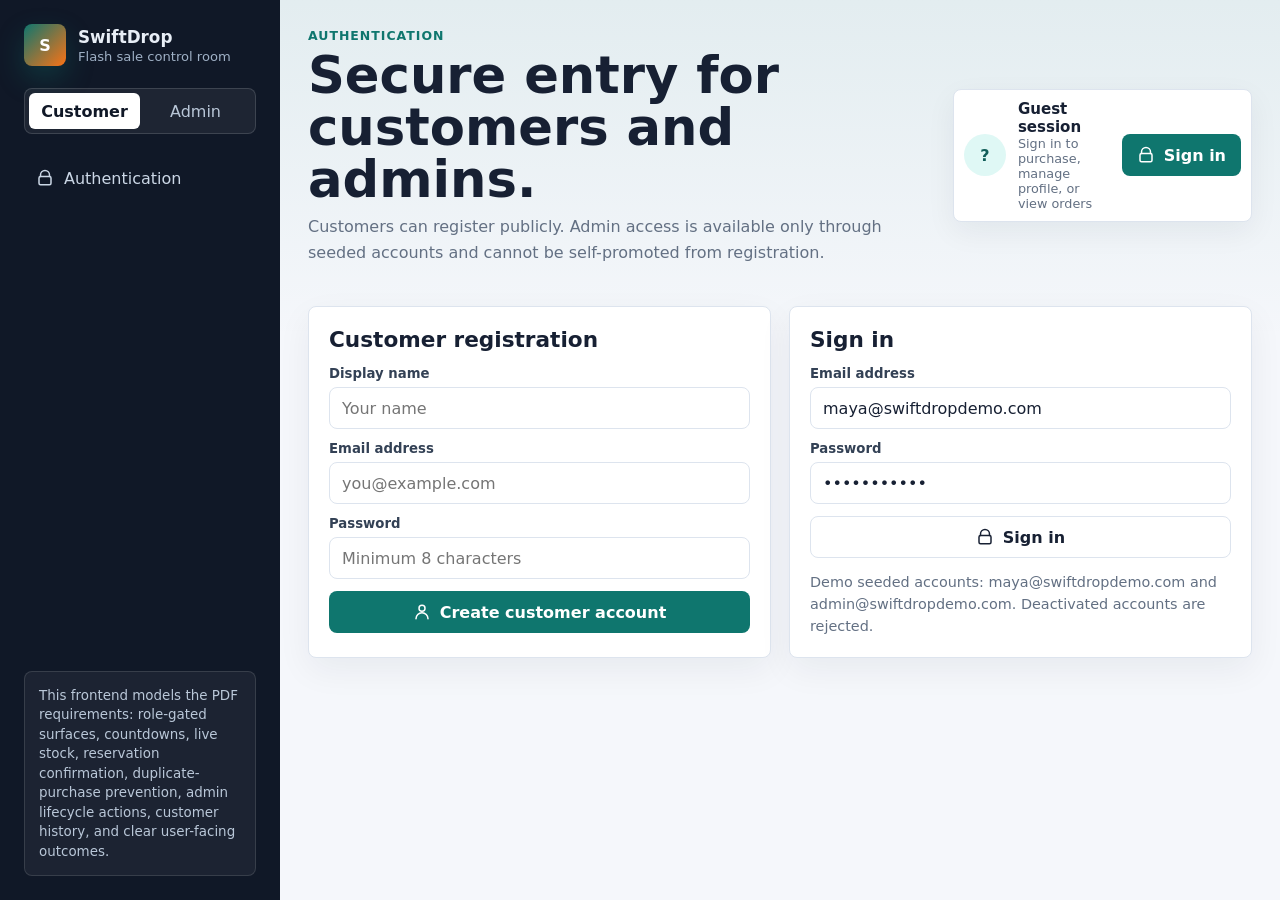
==== commit 45bc803b: "Add files via upload" ====
--- a/frontend/index.html
+++ b/frontend/index.html
@@ -75,7 +75,8 @@
       events: [],
       orders: [],
       pendingReservation: null,
-      busyItem: null
+      busyItem: null,
+      sockets: new Set()
     };
 
     const customerNav = [
@@ -103,9 +104,9 @@
     }
 
     function getEventStatus(event) {
-      if (event.forced === 'closed') return 'closed';
-      if (event.items.every(item => item.stock <= 0)) return 'closed';
-      if (event.forced === 'live') return 'live';
+      if (event.state === 'closed') return 'closed';
+      if (event.items.every(item => item.current_stock <= 0)) return 'closed';
+      if (event.state === 'live') return 'live';
       return Date.now() >= event.goLive ? 'live' : 'locked';
     }
 
@@ -123,6 +124,19 @@
 
     function eventUnitsSold(event) {
       return event.items.reduce((sum, item) => sum + itemSold(event, item), 0);
+    }
+
+    function userDisplayName(user = state.user) {
+      return user?.display_name || user?.name || 'SwiftDrop user';
+    }
+
+    function normalizeEvent(event) {
+      return {
+        ...event,
+        goLive: new Date(event.go_live_time).getTime(),
+        cover: event.cover_photo || 'https://images.unsplash.com/photo-1505740420928-5e560c06d30e?auto=format&fit=crop&w=1200&q=80',
+        items: event.items || []
+      };
     }
 
     function countdownParts(target) {
@@ -175,9 +189,9 @@
         return;
       }
       document.querySelector('#sessionCard').innerHTML = `
-        <div class="avatar">${state.user.name.split(' ').map(part => part[0]).slice(0, 2).join('')}</div>
+        <div class="avatar">${userDisplayName().split(' ').map(part => part[0]).slice(0, 2).join('')}</div>
         <div style="min-width:0; flex:1">
-          <strong>${state.user.name}</strong>
+          <strong>${userDisplayName()}</strong>
           <span>${state.user.email} Â· ${state.user.role}</span>
         </div>
         <button class="btn secondary" type="button" onclick="logout()">${icons.logout}Logout</button>
@@ -250,11 +264,11 @@
           <div class="panel">
             <h2>Sign in</h2>
             <form class="form" onsubmit="login(event)">
-              <div class="field"><label for="loginEmail">Email address</label><input id="loginEmail" type="email" required value="${state.role === 'admin' ? 'admin@swiftdrop.test' : 'maya@swiftdrop.test'}"></div>
+              <div class="field"><label for="loginEmail">Email address</label><input id="loginEmail" type="email" required value="${state.role === 'admin' ? 'admin@swiftdropdemo.com' : 'maya@swiftdropdemo.com'}"></div>
               <div class="field"><label for="loginPassword">Password</label><input id="loginPassword" type="password" required value="password123"></div>
               <button class="btn secondary" type="submit">${icons.lock}Sign in</button>
             </form>
-            <p class="muted" style="margin:14px 0 0">Demo seeded accounts: maya@swiftdrop.test and admin@swiftdrop.test. Deactivated accounts are rejected.</p>
+            <p class="muted" style="margin:14px 0 0">Demo seeded accounts: maya@swiftdropdemo.com and admin@swiftdropdemo.com. Deactivated accounts are rejected.</p>
           </div>
         </div>
       `;
@@ -345,7 +359,7 @@
           <div class="panel">
             <h2>Profile details</h2>
             <form class="form" onsubmit="updateProfile(event)">
-              <div class="field"><label for="displayName">Display name</label><input id="displayName" value="${state.user.name}" required></div>
+              <div class="field"><label for="displayName">Display name</label><input id="displayName" value="${userDisplayName()}" required></div>
               <div class="field"><label>Email</label><input value="${state.user.email}" disabled></div>
               <button class="btn" type="submit">${icons.check}Save profile</button>
             </form>
@@ -372,7 +386,7 @@
           <div class="metric"><span>Live events</span><strong>${liveCount}</strong></div>
           <div class="metric"><span>Units sold</span><strong>${sold}</strong></div>
           <div class="metric"><span>Revenue</span><strong>${currency(totalRevenue)}</strong></div>
-          <div class="metric"><span>Active customers</span><strong>${users.filter(user => user.role === 'customer' && user.active).length}</strong></div>
+          <div class="metric"><span>Active customers</span><strong>API only</strong></div>
         </div>
         ${renderAdminEventTable()}
       `;
@@ -437,22 +451,7 @@
     function renderAdminUsers() {
       setHeader('Customer accounts', 'Role-gated user management.', 'Admins can view customer status and deactivate accounts. Public admin registration is intentionally absent from this frontend.');
       app.innerHTML = `
-        <div class="table-wrap">
-          <table>
-            <thead><tr><th>Customer</th><th>Email</th><th>Status</th><th>Orders</th><th>Action</th></tr></thead>
-            <tbody>
-              ${users.filter(user => user.role === 'customer').map(user => `
-                <tr>
-                  <td><strong>${user.name}</strong></td>
-                  <td>${user.email}</td>
-                  <td><span class="status ${user.active ? '' : 'closed'}">${user.active ? 'Active' : 'Deactivated'}</span></td>
-                  <td>${state.orders.filter(order => order.userId === user.id).length}</td>
-                  <td><button class="btn secondary" type="button" onclick="toggleCustomer('${user.id}')">${user.active ? 'Deactivate' : 'Reactivate'}</button></td>
-                </tr>
-              `).join('')}
-            </tbody>
-          </table>
-        </div>
+        <div class="empty"><div><h2>Customer admin API pending</h2><p>The Dockerized backend is connected for auth, events, purchases, stock updates, and order history. Customer-management endpoints are not implemented yet.</p></div></div>
       `;
     }
 
@@ -509,7 +508,7 @@
         state.user = await response.json();
         state.role = state.user.role;
         state.view = state.role === 'admin' ? 'adminDashboard' : 'marketplace';
-        if (state.role === 'customer') await fetchEvents();
+        await fetchEvents();
       }
     }
 
@@ -518,9 +517,7 @@
         headers: { 'Authorization': `Bearer ${authToken}` }
       });
       if (response.ok) {
-        state.events = await response.json();
-        // Convert ISO dates to timestamps for the countdown logic
-        state.events.forEach(e => e.goLive = new Date(e.go_live_time).getTime());
+        state.events = (await response.json()).map(normalizeEvent);
         render();
       }
     }
@@ -552,11 +549,11 @@
         return showToast('Purchase failed', data.detail || 'Request could not be processed.');
       }
 
-      // Successful reservation
       const event = state.events.find(e => e.id == eventId);
       const item = event.items.find(i => i.id == itemId);
-      
-      // In this prototype, we'll open a mock confirmation modal
+      state.pendingReservation = { eventId: Number(eventId), itemId: Number(itemId) };
+      item.current_stock = Math.max(0, item.current_stock - 1);
+
       openPaymentModal(event, item);
       render();
     }
@@ -577,19 +574,19 @@
         <div class="modal-panel">
           <p class="eyebrow">Reserved stock</p>
           <h2>Confirm payment</h2>
-          <p class="lead">One unit of <strong>${item.name}</strong> is reserved for this session. Confirm to create the order or cancel to release the stock immediately.</p>
+          <p class="lead">One unit of <strong>${item.name}</strong> was reserved by the backend and is being recorded in your order history.</p>
           <div class="panel" style="box-shadow:none; margin-bottom:16px">
             <div class="item-row">
               <div>
                 <strong>${event.name}</strong>
-                <div class="stock">${item.name} Â· Reservation ${state.pendingReservation.token}</div>
+                <div class="stock">${item.name} - Backend reservation recorded</div>
               </div>
-              <span class="price">${currency(item.price)}</span>
+              <span class="price">${currency(item.unit_price)}</span>
             </div>
           </div>
           <div class="actions">
             <button class="btn" type="button" onclick="confirmReservation()">${icons.check}Confirm order</button>
-            <button class="btn secondary" type="button" onclick="cancelReservation()">Cancel and release</button>
+            <button class="btn secondary" type="button" onclick="cancelReservation()">Close</button>
           </div>
         </div>
       `;
@@ -633,6 +630,8 @@
     }
 
     function connectToStockUpdates(eventId) {
+      if (state.sockets.has(eventId)) return;
+      state.sockets.add(eventId);
       const socket = new WebSocket(`ws://localhost:8000/ws/events/${eventId}`);
       socket.onmessage = (msg) => {
         const data = JSON.parse(msg.data);
@@ -647,6 +646,7 @@
           }
         }
       };
+      socket.onclose = () => state.sockets.delete(eventId);
     }
 
     function confirmReservation() {
@@ -662,22 +662,16 @@
     }
 
     function cancelReservation() {
-      const reservation = state.pendingReservation;
-      if (!reservation) return;
-      const event = state.events.find(candidate => candidate.id === reservation.eventId);
-      const item = event.items.find(candidate => candidate.id === reservation.itemId);
-      item.reserved -= 1;
-      item.stock += 1;
       state.pendingReservation = null;
       closeModal();
-      showToast('Reservation released', 'The reserved unit returned to live stock.');
+      showToast('Reservation recorded', 'The current backend records purchases immediately after reservation.');
       render();
     }
 
     function updateProfile(event) {
       event.preventDefault();
-      state.user.name = document.querySelector('#displayName').value.trim();
-      showToast('Profile updated', 'Your display name has been saved for this session.');
+      state.user.display_name = document.querySelector('#displayName').value.trim();
+      showToast('Profile updated locally', 'A profile update endpoint can persist this next.');
       render();
     }
 
@@ -687,27 +681,34 @@
       showToast('Password updated', 'The backend would verify the current password and store a new hash.');
     }
 
-    function createEvent(event) {
+    async function createEvent(event) {
       event.preventDefault();
       const stock = Number(document.querySelector('#itemStock').value);
       if (stock < 100 || stock > 500) return showToast('Invalid stock', 'Item stock must be between 100 and 500 units.');
       const itemName = document.querySelector('#itemName').value.trim();
-      state.events.unshift({
-        id: `evt-${Date.now()}`,
-        name: document.querySelector('#eventName').value.trim(),
-        cover: document.querySelector('#eventCover').value.trim(),
-        goLive: new Date(document.querySelector('#eventTime').value).getTime(),
-        forced: null,
-        items: [{
-          id: `itm-${Date.now()}`,
-          name: itemName,
-          price: Number(document.querySelector('#itemPrice').value),
-          initialStock: stock,
-          stock,
-          reserved: 0
-        }]
-      });
+      const response = await fetch(`${API_BASE_URL}/events`, {
+        method: 'POST',
+        headers: {
+          'Content-Type': 'application/json',
+          'Authorization': `Bearer ${authToken}`
+        },
+        body: JSON.stringify({
+          name: document.querySelector('#eventName').value.trim(),
+          cover_photo: document.querySelector('#eventCover').value.trim(),
+          go_live_time: new Date(document.querySelector('#eventTime').value).toISOString(),
+          items: [{
+            name: itemName,
+            unit_price: Number(document.querySelector('#itemPrice').value),
+            initial_stock: stock
+          }]
+        })
+      });
+      if (!response.ok) {
+        const data = await response.json();
+        return showToast('Event creation failed', data.detail || 'The backend rejected this event.');
+      }
       event.target.reset();
+      await fetchEvents();
       showToast('Event created', 'The new event is locked until its scheduled go-live time.');
       render();
     }
@@ -723,10 +724,10 @@
           <form class="form" onsubmit="saveEventEdit(event, '${event.id}', '${item.id}')">
             <div class="field"><label for="editEventName">Event name</label><input id="editEventName" value="${event.name}" required></div>
             <div class="field"><label for="editEventTime">Go-live date and time</label><input id="editEventTime" type="datetime-local" value="${new Date(event.goLive).toISOString().slice(0,16)}" required></div>
-            <div class="field"><label for="editItemName">Primary item name</label><input id="editItemName" value="${item.name}" required></div>
+            <div class="field"><label for="editItemName">Primary item name</label><input id="editItemName" value="${item.name}" disabled></div>
             <div class="grid two">
-              <div class="field"><label for="editItemPrice">Price</label><input id="editItemPrice" type="number" value="${item.price}" min="1" required></div>
-              <div class="field"><label for="editItemStock">Stock</label><input id="editItemStock" type="number" min="100" max="500" value="${item.initialStock}" required></div>
+              <div class="field"><label for="editItemPrice">Price</label><input id="editItemPrice" type="number" value="${item.unit_price}" min="1" disabled></div>
+              <div class="field"><label for="editItemStock">Stock</label><input id="editItemStock" type="number" min="100" max="500" value="${item.initial_stock}" disabled></div>
             </div>
             <div class="actions">
               <button class="btn" type="submit">${icons.check}Save changes</button>
@@ -737,49 +738,59 @@
       `;
     }
 
-    function saveEventEdit(submitEvent, eventId, itemId) {
+    async function saveEventEdit(submitEvent, eventId, itemId) {
       submitEvent.preventDefault();
-      const event = state.events.find(candidate => candidate.id === eventId);
-      const item = event.items.find(candidate => candidate.id === itemId);
-      const stock = Number(document.querySelector('#editItemStock').value);
-      if (stock < 100 || stock > 500) return showToast('Invalid stock', 'Item stock must stay between 100 and 500 units.');
-      event.name = document.querySelector('#editEventName').value.trim();
-      event.goLive = new Date(document.querySelector('#editEventTime').value).getTime();
-      item.name = document.querySelector('#editItemName').value.trim();
-      item.price = Number(document.querySelector('#editItemPrice').value);
-      item.initialStock = stock;
-      item.stock = stock;
+      const response = await fetch(`${API_BASE_URL}/events/${eventId}`, {
+        method: 'PUT',
+        headers: {
+          'Content-Type': 'application/json',
+          'Authorization': `Bearer ${authToken}`
+        },
+        body: JSON.stringify({
+          name: document.querySelector('#editEventName').value.trim(),
+          go_live_time: new Date(document.querySelector('#editEventTime').value).toISOString()
+        })
+      });
+      if (!response.ok) {
+        const data = await response.json();
+        return showToast('Update failed', data.detail || 'The backend rejected this update.');
+      }
       closeModal();
+      await fetchEvents();
       showToast('Locked event updated', 'Changes are saved because the event has not gone live yet.');
       render();
     }
 
-    function forceOpen(eventId) {
-      const event = state.events.find(candidate => candidate.id === eventId);
-      event.forced = 'live';
-      showToast('Event opened', `${event.name} is now accepting purchases.`);
-      render();
-    }
-
-    function forceClose(eventId) {
-      const event = state.events.find(candidate => candidate.id === eventId);
-      event.forced = 'closed';
-      showToast('Event closed', `${event.name} no longer accepts purchases.`);
-      render();
-    }
-
-    function toggleCustomer(userId) {
-      const user = users.find(candidate => candidate.id === userId);
-      user.active = !user.active;
-      showToast(user.active ? 'Customer reactivated' : 'Customer deactivated', `${user.name} account status was updated.`);
+    async function forceOpen(eventId) {
+      await updateEventState(eventId, 'live');
+    }
+
+    async function forceClose(eventId) {
+      await updateEventState(eventId, 'closed');
+    }
+
+    async function updateEventState(eventId, nextState) {
+      const response = await fetch(`${API_BASE_URL}/events/${eventId}/state`, {
+        method: 'POST',
+        headers: {
+          'Content-Type': 'application/json',
+          'Authorization': `Bearer ${authToken}`
+        },
+        body: JSON.stringify({ state: nextState })
+      });
+      if (!response.ok) {
+        const data = await response.json();
+        return showToast('State update failed', data.detail || 'The backend rejected this change.');
+      }
+      await fetchEvents();
+      showToast(nextState === 'live' ? 'Event opened' : 'Event closed', 'The backend event state was updated.');
       render();
     }
 
     document.querySelectorAll('[data-role]').forEach(button => {
       button.addEventListener('click', () => {
         state.role = button.dataset.role;
-        state.user = state.role === 'admin' ? users.find(user => user.role === 'admin') : users[0];
-        state.view = state.role === 'admin' ? 'adminDashboard' : 'marketplace';
+        state.view = 'auth';
         render();
       });
     });
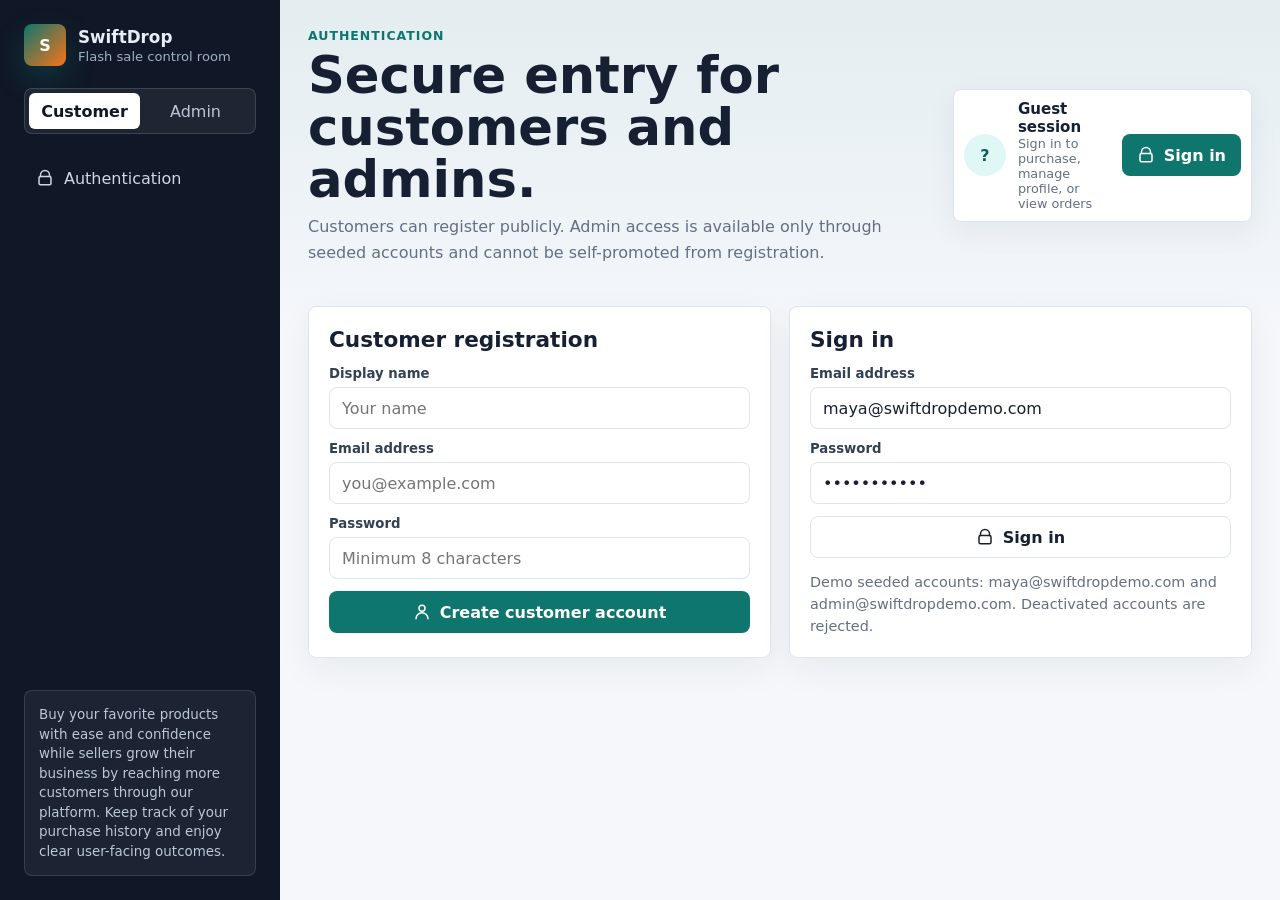
==== commit f1fe7a26: "Add files via upload" ====
--- a/frontend/index.html
+++ b/frontend/index.html
@@ -4,7 +4,7 @@
   <meta charset="utf-8">
   <meta name="viewport" content="width=device-width, initial-scale=1">
   <title>SwiftDrop Flash Sale Platform</title>
-  <link rel="stylesheet" href="style.css">
+  <link rel="stylesheet" href="style.css">
 </head>
 <body>
   <div class="shell">
@@ -30,7 +30,7 @@
       <nav class="nav" id="nav"></nav>
 
       <div class="sidebar-note">
-        This frontend models the PDF requirements: role-gated surfaces, countdowns, live stock, reservation confirmation, duplicate-purchase prevention, admin lifecycle actions, customer history, and clear user-facing outcomes.
+        Buy your favorite products with ease and confidence while sellers grow their business by reaching more customers through our platform. Keep track of your purchase history and enjoy clear user-facing outcomes.
       </div>
     </aside>
 
@@ -65,7 +65,7 @@
       check: '<svg class="icon" viewBox="0 0 24 24"><path d="M20 6L9 17l-5-5"></path></svg>'
     };
 
-    const API_BASE_URL = 'http://localhost:8000/api/v1';
+    const API_BASE_URL = '/api/v1';
     let authToken = localStorage.getItem('swiftdrop_token');
 
     const state = {
@@ -74,6 +74,7 @@
       user: null,
       events: [],
       orders: [],
+      customers: [],
       pendingReservation: null,
       busyItem: null,
       sockets: new Set()
@@ -165,9 +166,19 @@
     function showToast(title, message) {
       const toast = document.createElement('div');
       toast.className = 'toast';
-      toast.innerHTML = `<strong>${title}</strong><span>${message}</span>`;
+      toast.innerHTML = `<strong>${title}</strong><span>${formatApiMessage(message)}</span>`;
       document.querySelector('#toasts').appendChild(toast);
       setTimeout(() => toast.remove(), 4200);
+    }
+
+    function formatApiMessage(message) {
+      if (Array.isArray(message)) {
+        return message.map(item => item.msg || JSON.stringify(item)).join(' ');
+      }
+      if (message && typeof message === 'object') {
+        return message.detail ? formatApiMessage(message.detail) : JSON.stringify(message);
+      }
+      return message || 'Request could not be completed.';
     }
 
     function setHeader(eyebrow, title, lead) {
@@ -451,7 +462,22 @@
     function renderAdminUsers() {
       setHeader('Customer accounts', 'Role-gated user management.', 'Admins can view customer status and deactivate accounts. Public admin registration is intentionally absent from this frontend.');
       app.innerHTML = `
-        <div class="empty"><div><h2>Customer admin API pending</h2><p>The Dockerized backend is connected for auth, events, purchases, stock updates, and order history. Customer-management endpoints are not implemented yet.</p></div></div>
+        <div class="table-wrap">
+          <table>
+            <thead><tr><th>Customer</th><th>Email</th><th>Status</th><th>Orders</th><th>Action</th></tr></thead>
+            <tbody>
+              ${state.customers.map(user => `
+                <tr>
+                  <td><strong>${user.display_name}</strong></td>
+                  <td>${user.email}</td>
+                  <td><span class="status ${user.is_active ? '' : 'closed'}">${user.is_active ? 'Active' : 'Deactivated'}</span></td>
+                  <td>${user.order_count}</td>
+                  <td><button class="btn secondary" type="button" onclick="toggleCustomer(${user.id}, ${user.is_active})">${user.is_active ? 'Deactivate' : 'Reactivate'}</button></td>
+                </tr>
+              `).join('')}
+            </tbody>
+          </table>
+        </div>
       `;
     }
 
@@ -475,6 +501,18 @@
 
     function go(view) {
       state.view = view;
+      if (state.user && (view === 'marketplace' || view === 'adminDashboard' || view === 'adminEvents')) {
+        fetchEvents();
+        return;
+      }
+      if (state.user && view === 'orders') {
+        fetchOrders();
+        return;
+      }
+      if (state.user && view === 'adminUsers') {
+        fetchCustomers();
+        return;
+      }
       render();
     }
 
@@ -519,6 +557,9 @@
       if (response.ok) {
         state.events = (await response.json()).map(normalizeEvent);
         render();
+      } else {
+        const data = await response.json().catch(() => ({}));
+        showToast('Could not load events', data.detail || 'Please sign in again and retry.');
       }
     }
 
@@ -551,14 +592,20 @@
 
       const event = state.events.find(e => e.id == eventId);
       const item = event.items.find(i => i.id == itemId);
-      state.pendingReservation = { eventId: Number(eventId), itemId: Number(itemId) };
+      state.pendingReservation = { eventId: Number(eventId), itemId: Number(itemId), orderId: data.order_id };
       item.current_stock = Math.max(0, item.current_stock - 1);
 
       openPaymentModal(event, item);
       render();
     }
 
-    function logout() {
+    async function logout() {
+      if (authToken) {
+        await fetch(`${API_BASE_URL}/auth/logout`, {
+          method: 'POST',
+          headers: { 'Authorization': `Bearer ${authToken}` }
+        }).catch(() => {});
+      }
       state.user = null;
       authToken = null;
       localStorage.removeItem('swiftdrop_token');
@@ -574,7 +621,7 @@
         <div class="modal-panel">
           <p class="eyebrow">Reserved stock</p>
           <h2>Confirm payment</h2>
-          <p class="lead">One unit of <strong>${item.name}</strong> was reserved by the backend and is being recorded in your order history.</p>
+          <p class="lead">One unit of <strong>${item.name}</strong> is reserved. Confirm payment to finalize the order, or cancel to release the stock back to the event.</p>
           <div class="panel" style="box-shadow:none; margin-bottom:16px">
             <div class="item-row">
               <div>
@@ -586,7 +633,7 @@
           </div>
           <div class="actions">
             <button class="btn" type="button" onclick="confirmReservation()">${icons.check}Confirm order</button>
-            <button class="btn secondary" type="button" onclick="cancelReservation()">Close</button>
+            <button class="btn secondary" type="button" onclick="cancelReservation()">Cancel and release</button>
           </div>
         </div>
       `;
@@ -626,13 +673,29 @@
       if (response.ok) {
         state.orders = await response.json();
         render();
+      } else {
+        const data = await response.json().catch(() => ({}));
+        showToast('Could not load orders', data.detail || 'Please sign in again and retry.');
+      }
+    }
+
+    async function fetchCustomers() {
+      const response = await fetch(`${API_BASE_URL}/profile/admin/customers`, {
+        headers: { 'Authorization': `Bearer ${authToken}` }
+      });
+      if (response.ok) {
+        state.customers = await response.json();
+        render();
+      } else {
+        const data = await response.json().catch(() => ({}));
+        showToast('Could not load customers', data.detail || 'Admin access is required.');
       }
     }
 
     function connectToStockUpdates(eventId) {
       if (state.sockets.has(eventId)) return;
       state.sockets.add(eventId);
-      const socket = new WebSocket(`ws://localhost:8000/ws/events/${eventId}`);
+      const socket = new WebSocket(`${window.location.protocol === 'https:' ? 'wss' : 'ws'}://${window.location.host}/ws/events/${eventId}`);
       socket.onmessage = (msg) => {
         const data = JSON.parse(msg.data);
         if (data.type === 'STOCK_UPDATE') {
@@ -649,36 +712,82 @@
       socket.onclose = () => state.sockets.delete(eventId);
     }
 
-    function confirmReservation() {
+    async function confirmReservation() {
       const reservation = state.pendingReservation;
       if (!reservation) return;
-      // In this version, the order is already in background processing
-      // We just refresh orders and clear modal
-      fetchOrders();
+      const response = await fetch(`${API_BASE_URL}/purchases/${reservation.orderId}/confirm`, {
+        method: 'POST',
+        headers: { 'Authorization': `Bearer ${authToken}` }
+      });
+      if (!response.ok) {
+        const data = await response.json().catch(() => ({}));
+        return showToast('Confirmation failed', data.detail || 'Could not confirm this order.');
+      }
+      await fetchOrders();
       state.pendingReservation = null;
       closeModal();
-      showToast('Purchase confirmed', `The order is being recorded in your history.`);
-      render();
-    }
-
-    function cancelReservation() {
+      showToast('Purchase confirmed', 'Your order was added to your history.');
+      render();
+    }
+
+    async function cancelReservation() {
+      const reservation = state.pendingReservation;
+      if (reservation?.orderId) {
+        const response = await fetch(`${API_BASE_URL}/purchases/${reservation.orderId}/cancel`, {
+          method: 'POST',
+          headers: { 'Authorization': `Bearer ${authToken}` }
+        });
+        if (!response.ok) {
+          const data = await response.json().catch(() => ({}));
+          return showToast('Cancel failed', data.detail || 'Could not cancel this reservation.');
+        }
+        await fetchEvents();
+      }
       state.pendingReservation = null;
       closeModal();
-      showToast('Reservation recorded', 'The current backend records purchases immediately after reservation.');
-      render();
-    }
-
-    function updateProfile(event) {
+      showToast('Reservation released', 'The reserved unit returned to live stock.');
+      render();
+    }
+
+    async function updateProfile(event) {
       event.preventDefault();
-      state.user.display_name = document.querySelector('#displayName').value.trim();
-      showToast('Profile updated locally', 'A profile update endpoint can persist this next.');
-      render();
-    }
-
-    function changePassword(event) {
+      const displayName = document.querySelector('#displayName').value.trim();
+      const response = await fetch(`${API_BASE_URL}/profile/me`, {
+        method: 'PUT',
+        headers: {
+          'Content-Type': 'application/json',
+          'Authorization': `Bearer ${authToken}`
+        },
+        body: JSON.stringify({ display_name: displayName })
+      });
+      if (!response.ok) {
+        const data = await response.json().catch(() => ({}));
+        return showToast('Profile update failed', data.detail || 'Could not update profile.');
+      }
+      state.user = await response.json();
+      showToast('Profile updated', 'Your display name has been saved.');
+      render();
+    }
+
+    async function changePassword(event) {
       event.preventDefault();
+      const response = await fetch(`${API_BASE_URL}/profile/change-password`, {
+        method: 'POST',
+        headers: {
+          'Content-Type': 'application/json',
+          'Authorization': `Bearer ${authToken}`
+        },
+        body: JSON.stringify({
+          current_password: document.querySelector('#currentPassword').value,
+          new_password: document.querySelector('#newPassword').value
+        })
+      });
+      if (!response.ok) {
+        const data = await response.json().catch(() => ({}));
+        return showToast('Password update failed', data.detail || 'Could not update password.');
+      }
       event.target.reset();
-      showToast('Password updated', 'The backend would verify the current password and store a new hash.');
+      showToast('Password updated', 'Use your new password the next time you sign in.');
     }
 
     async function createEvent(event) {
@@ -704,9 +813,14 @@
         })
       });
       if (!response.ok) {
-        const data = await response.json();
-        return showToast('Event creation failed', data.detail || 'The backend rejected this event.');
-      }
+        const data = await response.json().catch(() => ({}));
+        return showToast(`Event creation failed (${response.status})`, data.detail || 'The backend rejected this event.');
+      }
+      const createdEvent = normalizeEvent(await response.json());
+      state.events = [
+        createdEvent,
+        ...state.events.filter(existingEvent => existingEvent.id !== createdEvent.id)
+      ];
       event.target.reset();
       await fetchEvents();
       showToast('Event created', 'The new event is locked until its scheduled go-live time.');
@@ -724,10 +838,10 @@
           <form class="form" onsubmit="saveEventEdit(event, '${event.id}', '${item.id}')">
             <div class="field"><label for="editEventName">Event name</label><input id="editEventName" value="${event.name}" required></div>
             <div class="field"><label for="editEventTime">Go-live date and time</label><input id="editEventTime" type="datetime-local" value="${new Date(event.goLive).toISOString().slice(0,16)}" required></div>
-            <div class="field"><label for="editItemName">Primary item name</label><input id="editItemName" value="${item.name}" disabled></div>
+            <div class="field"><label for="editItemName">Primary item name</label><input id="editItemName" value="${item.name}" required></div>
             <div class="grid two">
-              <div class="field"><label for="editItemPrice">Price</label><input id="editItemPrice" type="number" value="${item.unit_price}" min="1" disabled></div>
-              <div class="field"><label for="editItemStock">Stock</label><input id="editItemStock" type="number" min="100" max="500" value="${item.initial_stock}" disabled></div>
+              <div class="field"><label for="editItemPrice">Price</label><input id="editItemPrice" type="number" value="${item.unit_price}" min="1" required></div>
+              <div class="field"><label for="editItemStock">Stock</label><input id="editItemStock" type="number" min="100" max="500" value="${item.initial_stock}" required></div>
             </div>
             <div class="actions">
               <button class="btn" type="submit">${icons.check}Save changes</button>
@@ -748,7 +862,13 @@
         },
         body: JSON.stringify({
           name: document.querySelector('#editEventName').value.trim(),
-          go_live_time: new Date(document.querySelector('#editEventTime').value).toISOString()
+          go_live_time: new Date(document.querySelector('#editEventTime').value).toISOString(),
+          items: [{
+            id: Number(itemId),
+            name: document.querySelector('#editItemName').value.trim(),
+            unit_price: Number(document.querySelector('#editItemPrice').value),
+            initial_stock: Number(document.querySelector('#editItemStock').value)
+          }]
         })
       });
       if (!response.ok) {
@@ -787,6 +907,20 @@
       render();
     }
 
+    async function toggleCustomer(userId, isActive) {
+      const action = isActive ? 'deactivate' : 'reactivate';
+      const response = await fetch(`${API_BASE_URL}/profile/admin/customers/${userId}/${action}`, {
+        method: 'POST',
+        headers: { 'Authorization': `Bearer ${authToken}` }
+      });
+      if (!response.ok) {
+        const data = await response.json().catch(() => ({}));
+        return showToast('Customer update failed', data.detail || 'Admin access is required.');
+      }
+      await fetchCustomers();
+      showToast(isActive ? 'Customer deactivated' : 'Customer reactivated', 'Customer account status was updated.');
+    }
+
     document.querySelectorAll('[data-role]').forEach(button => {
       button.addEventListener('click', () => {
         state.role = button.dataset.role;
@@ -825,4 +959,4 @@
   </script>
 </body>
 </html>
-
+
